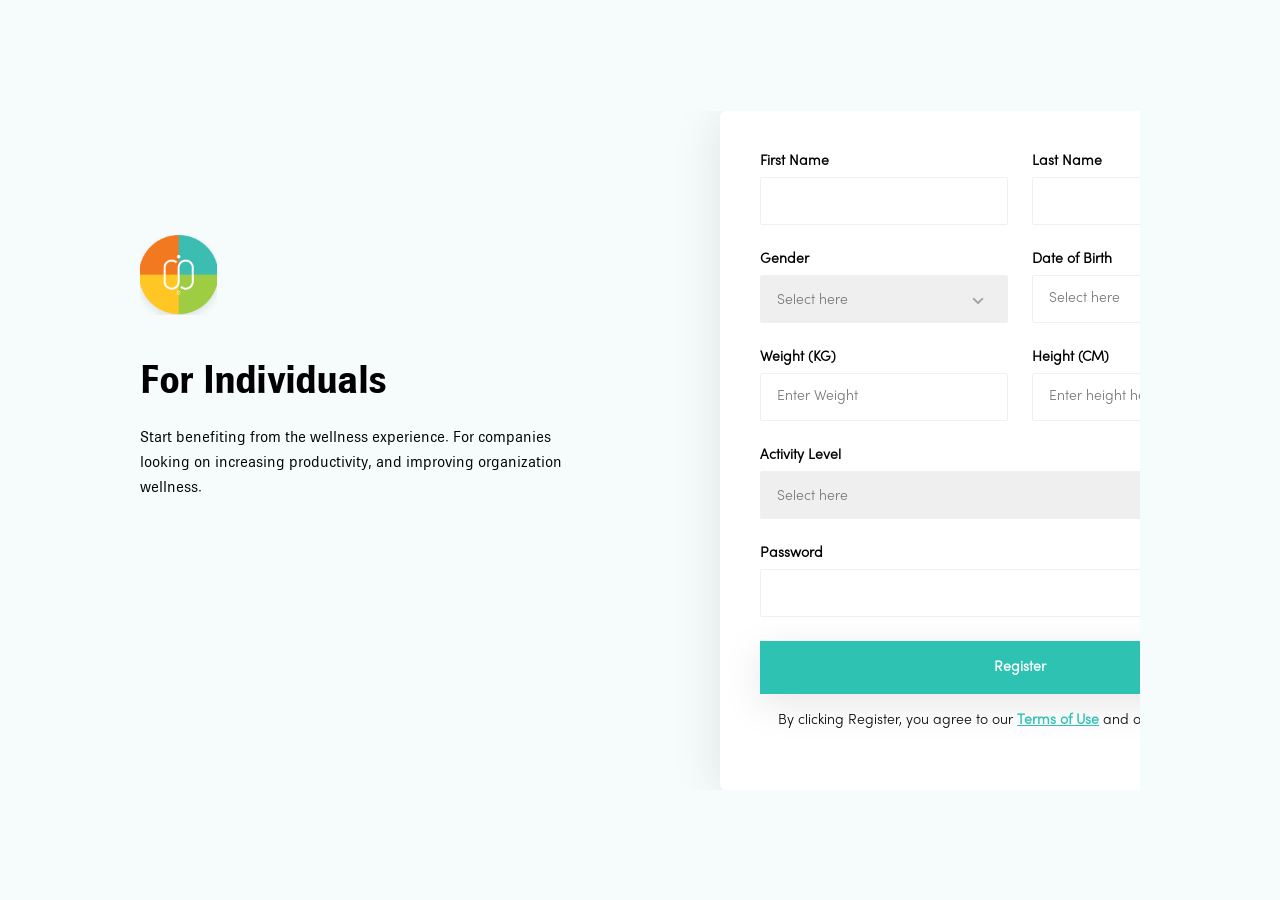
==== index.html @ 4cf2badb "Trial commit" ====
<!DOCTYPE html>
<html lang="en">
  <head>
    <meta charset="UTF-8" />
    <meta name="viewport" content="width=device-width, initial-scale=1.0" />
    <title>Sign Up</title>
    <link rel="stylesheet" href="signup.css" />
    <link rel="preconnect" href="https://fonts.googleapis.com" />
    <link rel="preconnect" href="https://fonts.gstatic.com" crossorigin />
    <link
      href="https://fonts.googleapis.com/css2?family=Poppins:wght@300;400;500&display=swap"
      rel="stylesheet"
    />
  </head>
  <body>
    <div class="main">
      <!-- Left side of the page -->
      <section class="left">
        <div class="left-wrapper">
          <img src="/public/assets/logo.png" alt="Logo" />
          <h1>For Individuals</h1>
          <p class="desktop_s">
            Start benefiting from the wellness experience. For companies looking
            on increasing productivity, and improving organization wellness.
          </p>
          <p class="mobile_s">
            Inspiring wholesome harmony for the mind, body and spirit, for
            everyone, everywhere.
          </p>
        </div>
      </section>

      <!-- Right side of the page -->
      <section class="right">
        <div class="card">
          <form>
            <div>
              <label for="firstName"><strong>First Name</strong></label>
              <input type="text" name="firstName" id="firstName" />
            </div>

            <div>
              <label for="lastName"><strong>Last Name</strong></label>
              <input type="text" name="lastName" id="lastName" />
            </div>

            <div>
              <label for="gender"><strong>Gender</strong></label>
              <div class="select_container_g">
                <select class="span_two" name="gender" id="gender">
                  <option value="select">Select here</option>
                  <option value="male">Male</option>
                  <option value="female">Female</option>
                </select>
                <div class="icon_container_g">
                  <img src="/public/assets/u_angle-down.png" alt="dropdown" />
                </div>
              </div>
            </div>

            <div>
              <label for="date"><strong>Date of Birth</strong></label>
              <div class="date_container" id="date">
                <input
                  type="text"
                  placeholder="Select here"
                  onfocus="(this.type='date')"
                />
                <div class="icon_container_d">
                  <img
                    src="/public/assets/u_a_calendar-alt.png"
                    alt="dropdown"
                  />
                </div>
              </div>
            </div>

            <div>
              <label for="weight"><strong>Weight (KG)</strong></label>
              <input type="text" placeholder="Enter Weight" id="weight" />
            </div>

            <div>
              <label for="height"><strong>Height (CM)</strong></label>
              <input type="text" placeholder="Enter height here" id="height" />
            </div>

            <div class="span_two">
              <label for="activity"><strong>Activity Level</strong></label>
              <div class="select_container_a">
                <select name="activity" id="activity" class="span_two">
                  <option value="select">Select here</option>
                  <option value="low">Low</option>
                  <option value="medium">Medium</option>
                  <option value="high">High</option>
                </select>
                <div class="icon_container_a">
                  <img src="/public/assets/u_angle-down.png" alt="dropdown" />
                </div>
              </div>
            </div>

            <div class="span_two">
              <label for="password"><strong>Password</strong></label>
              <div class="input_container_p">
                <input type="text" id="password" class="span_two" />
                <div class="icon_container_p">
                  <img src="/public/assets/show.png" alt="eye" />
                </div>
              </div>
            </div>

            <button type="submit" class="span_two">
              <strong>Register</strong>
            </button>
          </form>

          <p class="desktop_s">
            By clicking Register, you agree to our
            <strong
              style="color: hsla(174, 62%, 47%, 1); text-decoration: underline"
              >Terms of Use</strong
            >
            and our
            <strong
              style="color: hsla(174, 62%, 47%, 1); text-decoration: underline"
              >Privacy Policy</strong
            >
          </p>
        </div>
        <p class="mobile_s">
          By clicking Register, you agree to our
          <strong
            style="color: hsla(174, 62%, 47%, 1); text-decoration: underline"
            >Terms of Use</strong
          >
          and our
          <strong
            style="color: hsla(174, 62%, 47%, 1); text-decoration: underline"
            >Privacy Policy</strong
          >
        </p>
      </section>
    </div>
  </body>
</html>
---- signup.css ----
/* CSS RESET */

/*
  1. Use a more-intuitive box-sizing model.
*/
*,
*::before,
*::after {
  box-sizing: border-box;
  font-family: "Poppins", "Sofia Pro", "Brown L", "Brown M",
    "Brown B" sans-serif;
}
/*
    2. Remove default margin
  */
* {
  margin: 0;
  padding: 0;
}
/*
    Typographic tweaks!
    3. Add accessible line-height
    4. Improve text rendering
  */
body {
  line-height: 1.5;
  -webkit-font-smoothing: antialiased;
}
/*
    5. Improve media defaults
  */
img,
picture,
video,
canvas,
svg {
  display: block;
  max-width: 100%;
}
/*
    6. Remove built-in form typography styles
  */
input,
button,
textarea,
select {
  font: inherit;
}
/*
    7. Avoid text overflows
  */
p,
h1,
h2,
h3,
h4,
h5,
h6 {
  overflow-wrap: break-word;
}
/*
    8. Create a root stacking context
  */
#root,
#__next {
  isolation: isolate;
}

/* MAIN CSS */

@font-face {
  font-family: "Sofia Pro";
  src: url("./public/assets/sofiapro.otf");
}

@font-face {
  font-family: "Brown M";
  src: url("./public/assets/brown_medium_regular.ttf");
}

@font-face {
  font-family: "Brown B";
  src: url("./public/assets/brown_bold.ttf");
}

@font-face {
  font-family: "Brown L";
  src: url("./public/assets/brown_light_regular.ttf");
}

body {
  display: grid;
  justify-content: center;
  align-items: center;
  font-size: 14px;
  height: 100vh;
  background: rgba(46, 194, 179, 0.04);
}

.main {
  display: grid;
  grid-template-columns: 1fr 1fr;
  overflow: hidden;
  height: 679px;
  margin-inline: 140px;
  margin-block-start: 81px;
  margin-block-end: 80px;
}

.mobile_s {
  display: none;
}
/* LEFT STYLES */

.left-wrapper {
  display: flex;
  flex-direction: column;
  margin-block-start: 124px;
  margin-right: 120px;
}

.left > .left-wrapper > img {
  width: 77.333px;
  height: 80px;
  object-fit: cover;
  margin-block-end: -10px;
}

.left > .left-wrapper > h1 {
  margin-block-start: 50px;
  font-family: Brown B;
  font-size: 40px;
  font-style: normal;
  font-weight: 700;
  line-height: 50px; /* 125% */
  letter-spacing: -0.8px;
}

.left > .left-wrapper > p {
  margin-block-start: 20px;
  margin-block-end: 30px;
  min-width: 460px;
  height: 75px;
  font-family: Brown L;
  font-weight: lighter;
  font-size: 16px;
  font-style: normal;
  font-weight: 400;
  line-height: 25px;
  /* 156.25% */
}

/* RIGHT STYLES */

.card {
  background-color: white;
  min-width: 100%;
  height: 100%;
  padding-block-start: 40px;
  padding-block-end: 40px;
  padding-inline: 40px;
  box-shadow: 0px 4px 50px 0px rgba(4, 8, 19, 0.1);
  border-radius: 6px;
}

label {
  display: block;
  font-weight: 500;
  font-family: Sofia Pro;
}

form {
  display: grid;
  grid-template-columns: 1fr 1fr;
  gap: 24px;
}

input {
  padding-left: 16px;
  padding-right: 52px;
  padding-block: 14px;
  min-width: 238px;
  height: 48px;
  margin-block-start: 5px;
  font-family: Sofia Pro;
  border-radius: 2px;
  border: 1px solid hsla(0, 0%, 94%, 1);
}

input:focus {
  border-color: hsla(174, 62%, 47%, 1);
  outline: none;
  border-radius: 2px;
}

select {
  min-width: 238px;
  height: 48px;
  margin-block-start: 5px;
  font-family: Sofia Pro;
  border-radius: 2px;
  border: 1px solid hsla(0, 0%, 94%, 1);
}

.span_two {
  grid-column: span 2;
  width: 100%;
}

::placeholder {
  padding-block-start: 14px;
  padding-block-end: 14px;
  font-size: 14px;
  font-family: Sofia Pro;
  color: hsla(0, 0%, 45%, 1);
}

/* FOR PUTTING THE ICONS INLINE WITH THE INPUT */

/* GENDER */

.select_container_g > .span_two {
  appearance: none;
  padding-left: 16px;
  padding-block: 14px;
  color: hsla(0, 0%, 45%, 1);
}

.select_container_g {
  position: relative;
}

.icon_container_g {
  position: absolute;
  left: 206px;
  top: 19px;
  height: 100%;
}

/* ACTIVITY LEVEL */

.select_container_a > .span_two {
  appearance: none;
  padding-left: 16px;
  padding-block: 14px;
  color: hsla(0, 0%, 45%, 1);
}

.select_container_a {
  position: relative;
}

.icon_container_a {
  position: absolute;
  left: 468px;
  top: 19px;
  height: 100%;
}

/* PASSWORD */

.input_container_p {
  position: relative;
}

.icon_container_p {
  position: absolute;
  left: 468px;
  top: 19px;
  height: 100%;
}

/* DATE OF BIRTH */

.date_dob {
  appearance: none;
  padding-inline: 16px;
  color: hsla(0, 0%, 45%, 1);
}

.date_container {
  position: relative;
}

.icon_container_d {
  position: absolute;
  left: 206px;
  top: 17px;
  height: 100%;
}

button {
  padding-inline: 219px;
  padding-block-start: 16px;
  padding-block-end: 16px;
  margin-block-end: 16px;
  background-color: hsla(174, 62%, 47%, 1);
  border: none;
  box-shadow: 0px 10px 40px rgba(0, 0, 0, 0.1);
  color: white;
  font-family: Sofia Pro;
  cursor: pointer;
}

.right > .card > p {
  padding-left: 18px;
  padding-right: 19px;
  font-family: Sofia Pro;
}

.right {
  max-width: 100%;
}

/* MEDIA QUERIES */

@media (max-width: 600px) {
  .desktop_s {
    display: none;
  }

  .mobile_s {
    display: block;
  }

  body {
    margin: 0;
    display: flex;
    height: 100%;
    align-items: center;
    justify-content: center;
    /* margin: 0; */
  }

  .main {
    display: flex;
    flex-direction: column;
    height: 100%;
    margin-inline: 0px;
    margin-block-end: 0px;
    margin-block-start: 0px;
  }

  form {
    display: flex;
    flex-direction: column;
    min-width: 100%;
    padding-inline: 0px;
    padding-block-start: 0px;
    padding-block-end: 0px;
  }

  .right {
    margin-inline: 24px;
    max-width: 100%;
  }

  .card {
    display: flex;
    flex-direction: column;
    min-width: 100%;
    padding-block-start: 24px;
    padding-block-end: 30px;
    padding-inline: 16px;
    margin-block-end: 24px;
    margin-block-start: 0px;
    height: auto;
  }

  input {
    width: 100%;
    height: 48px;
  }

  select {
    width: 100%;
  }

  button {
    width: 100%;
    height: 48px;
    padding-inline: 16px;
    margin-block-end: 0px;
  }

  .right > p.mobile_s {
    margin-block-end: 64px;
    font-size: 14px;
    min-width: 100%;
    height: 50px;
    /* 156.25% */
  }

  .left-wrapper {
    display: flex;
    flex-direction: column;
    max-width: 100%;
    margin-block-end: 0px;
    margin-block-start: 74px;
    margin-inline: 24px;
  }

  .left > .left-wrapper > img {
    width: 38.667px;
    height: 40px;
    margin-block-end: 0px;
  }

  .left > .left-wrapper > h1 {
    min-width: 100%;
    margin-block-start: 40px;
    padding-block-end: 0px;
    font-family: Brown B;
    font-size: 30px;
    font-style: normal;
    font-weight: 700;
    line-height: 50px; /* 125% */
    letter-spacing: -0.8px;
  }

  .left > .left-wrapper > p.mobile_s {
    font-size: 16px;
    min-width: 100%;
    display: block;
    margin-block-end: 40px;
    margin-block-start: 12px;
    line-height: 25px;
    /* 156.25% */
  }

  /* FOR PUTTING THE ICONS INLINE WITH THE INPUT */

  /* GENDER */

  .select_container_g > .span_two {
    appearance: none;
    padding-left: 16px;
    padding-block: 14px;
  }

  .select_container_g {
    position: relative;
  }

  .icon_container_g {
    position: absolute;
    left: 263px;
    top: 19px;
    height: 100%;
  }

  /* ACTIVITY LEVEL */

  .select_container_a > .span_two {
    appearance: none;
    padding-left: 16px;
    padding-block: 14px;
  }

  .select_container_a {
    position: relative;
  }

  .icon_container_a {
    position: absolute;
    left: 263px;
    top: 19px;
    height: 100%;
  }

  /* PASSWORD */

  .input_container_p {
    position: relative;
  }

  .icon_container_p {
    position: absolute;
    left: 263px;
    top: 19px;
    height: 100%;
  }

  /* DATE OF BIRTH */

  .date_dob {
    appearance: none;
    padding-inline: 16px;
  }

  .date_container {
    position: relative;
  }

  .icon_container_d {
    position: absolute;
    left: 263px;
    top: 17px;
    height: 100%;
  }
}
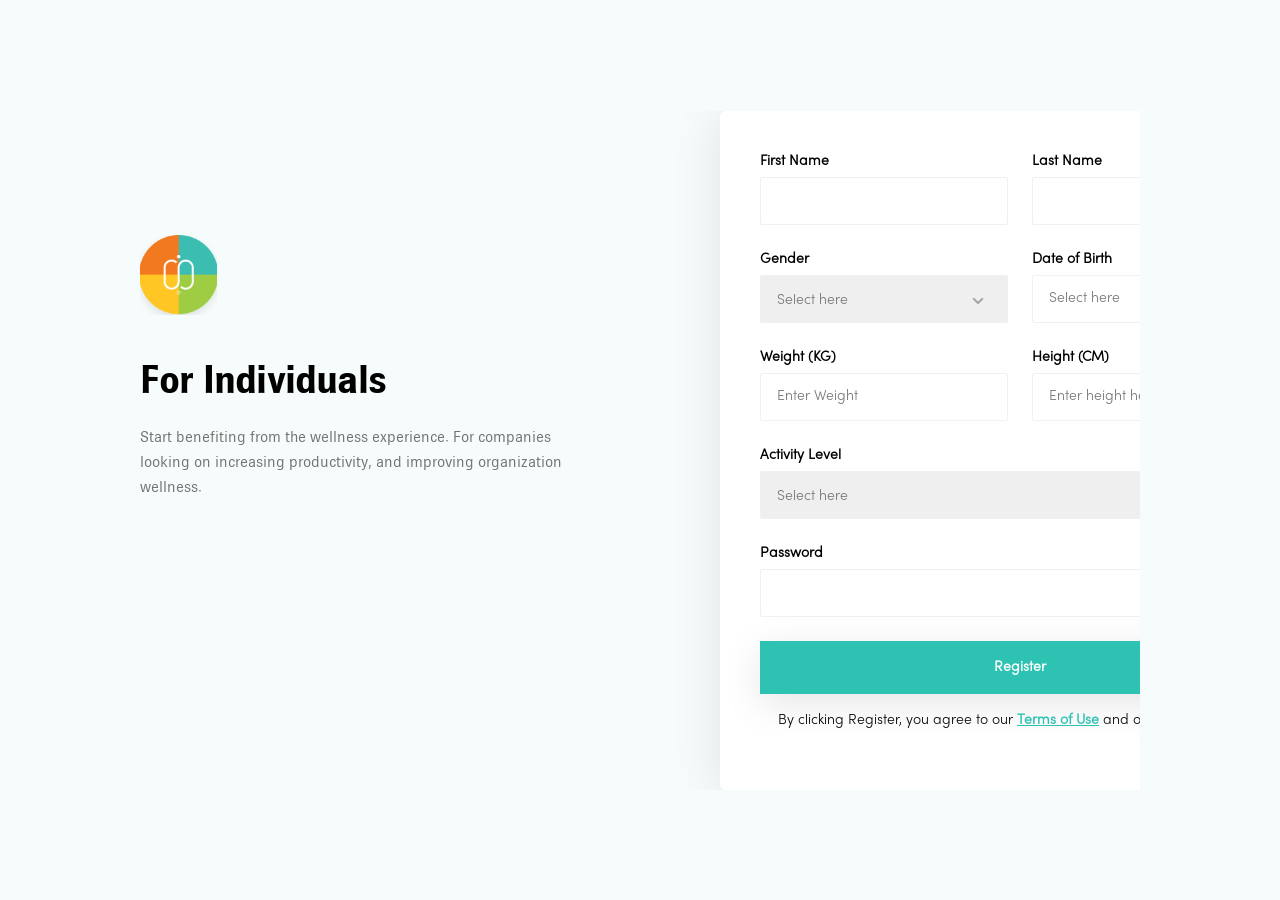
==== commit 8a0a4f2c: "Paths adjusted" ====
--- a/index.html
+++ b/index.html
@@ -4,7 +4,7 @@
     <meta charset="UTF-8" />
     <meta name="viewport" content="width=device-width, initial-scale=1.0" />
     <title>Sign Up</title>
-    <link rel="stylesheet" href="signup.css" />
+    <link rel="stylesheet" href="index.css" />
     <link rel="preconnect" href="https://fonts.googleapis.com" />
     <link rel="preconnect" href="https://fonts.gstatic.com" crossorigin />
     <link
@@ -17,7 +17,7 @@
       <!-- Left side of the page -->
       <section class="left">
         <div class="left-wrapper">
-          <img src="/public/assets/logo.png" alt="Logo" />
+          <img src="/logo.png" alt="Logo" />
           <h1>For Individuals</h1>
           <p class="desktop_s">
             Start benefiting from the wellness experience. For companies looking
@@ -53,7 +53,7 @@
                   <option value="female">Female</option>
                 </select>
                 <div class="icon_container_g">
-                  <img src="/public/assets/u_angle-down.png" alt="dropdown" />
+                  <img src="/u_angle-down.png" alt="dropdown" />
                 </div>
               </div>
             </div>
@@ -68,7 +68,7 @@
                 />
                 <div class="icon_container_d">
                   <img
-                    src="/public/assets/u_a_calendar-alt.png"
+                    src="/u_a_calendar-alt.png"
                     alt="dropdown"
                   />
                 </div>
@@ -95,7 +95,7 @@
                   <option value="high">High</option>
                 </select>
                 <div class="icon_container_a">
-                  <img src="/public/assets/u_angle-down.png" alt="dropdown" />
+                  <img src="/u_angle-down.png" alt="dropdown" />
                 </div>
               </div>
             </div>
@@ -105,7 +105,7 @@
               <div class="input_container_p">
                 <input type="text" id="password" class="span_two" />
                 <div class="icon_container_p">
-                  <img src="/public/assets/show.png" alt="eye" />
+                  <img src="/show.png" alt="eye" />
                 </div>
               </div>
             </div>
--- a/index.css
+++ b/index.css
@@ -0,0 +1,503 @@
+/* CSS RESET */
+
+/*
+  1. Use a more-intuitive box-sizing model.
+*/
+*,
+*::before,
+*::after {
+  box-sizing: border-box;
+  font-family: "Poppins", "Sofia Pro", "Brown L", "Brown M",
+    "Brown B" sans-serif;
+}
+/*
+    2. Remove default margin
+  */
+* {
+  margin: 0;
+  padding: 0;
+}
+/*
+    Typographic tweaks!
+    3. Add accessible line-height
+    4. Improve text rendering
+  */
+body {
+  line-height: 1.5;
+  -webkit-font-smoothing: antialiased;
+}
+/*
+    5. Improve media defaults
+  */
+img,
+picture,
+video,
+canvas,
+svg {
+  display: block;
+  max-width: 100%;
+}
+/*
+    6. Remove built-in form typography styles
+  */
+input,
+button,
+textarea,
+select {
+  font: inherit;
+}
+/*
+    7. Avoid text overflows
+  */
+p,
+h1,
+h2,
+h3,
+h4,
+h5,
+h6 {
+  overflow-wrap: break-word;
+}
+/*
+    8. Create a root stacking context
+  */
+#root,
+#__next {
+  isolation: isolate;
+}
+
+/* MAIN CSS */
+
+@font-face {
+  font-family: "Sofia Pro";
+  src: url("./sofiapro.otf");
+}
+
+@font-face {
+  font-family: "Brown M";
+  src: url("./brown_medium_regular.ttf");
+}
+
+@font-face {
+  font-family: "Brown B";
+  src: url("./brown_bold.ttf");
+}
+
+@font-face {
+  font-family: "Brown L";
+  src: url("./brown_light_regular.ttf");
+}
+
+body {
+  display: grid;
+  justify-content: center;
+  align-items: center;
+  font-size: 14px;
+  height: 100vh;
+  background: rgba(46, 194, 179, 0.04);
+}
+
+.main {
+  display: grid;
+  grid-template-columns: 1fr 1fr;
+  overflow: hidden;
+  height: 679px;
+  margin-inline: 140px;
+  margin-block-start: 81px;
+  margin-block-end: 80px;
+}
+
+.mobile_s {
+  display: none;
+}
+/* LEFT STYLES */
+
+.left-wrapper {
+  display: flex;
+  flex-direction: column;
+  margin-block-start: 124px;
+  margin-right: 120px;
+}
+
+.left > .left-wrapper > img {
+  width: 77.333px;
+  height: 80px;
+  object-fit: cover;
+  margin-block-end: -10px;
+}
+
+.left > .left-wrapper > h1 {
+  margin-block-start: 50px;
+  font-family: Brown B;
+  font-size: 40px;
+  font-style: normal;
+  font-weight: 700;
+  line-height: 50px; /* 125% */
+  letter-spacing: -0.8px;
+}
+
+.left > .left-wrapper > p {
+  color: hsla(0, 0%, 45%, 1);
+  margin-block-start: 20px;
+  margin-block-end: 30px;
+  min-width: 460px;
+  height: 75px;
+  font-family: Brown L;
+  font-weight: lighter;
+  font-size: 16px;
+  font-style: normal;
+  font-weight: 400;
+  line-height: 25px;
+  /* 156.25% */
+}
+
+/* RIGHT STYLES */
+
+.card {
+  background-color: white;
+  min-width: 100%;
+  height: 100%;
+  padding-block-start: 40px;
+  padding-block-end: 40px;
+  padding-inline: 40px;
+  box-shadow: 0px 4px 50px 0px rgba(4, 8, 19, 0.1);
+  border-radius: 6px;
+}
+
+label {
+  display: block;
+  font-weight: 500;
+  font-family: Sofia Pro;
+}
+
+form {
+  display: grid;
+  grid-template-columns: 1fr 1fr;
+  gap: 24px;
+}
+
+input {
+  padding-left: 16px;
+  padding-right: 52px;
+  padding-block: 14px;
+  min-width: 238px;
+  height: 48px;
+  margin-block-start: 5px;
+  font-family: Sofia Pro;
+  border-radius: 2px;
+  border: 1px solid hsla(0, 0%, 94%, 1);
+}
+
+input:focus {
+  border-color: hsla(174, 62%, 47%, 1);
+  outline: none;
+  border-radius: 2px;
+}
+
+select {
+  min-width: 238px;
+  height: 48px;
+  margin-block-start: 5px;
+  font-family: Sofia Pro;
+  border-radius: 2px;
+  border: 1px solid hsla(0, 0%, 94%, 1);
+}
+
+.span_two {
+  grid-column: span 2;
+  width: 100%;
+}
+
+::placeholder {
+  padding-block-start: 14px;
+  padding-block-end: 14px;
+  font-size: 14px;
+  font-family: Sofia Pro;
+  color: hsla(0, 0%, 45%, 1);
+}
+
+/* FOR PUTTING THE ICONS INLINE WITH THE INPUT */
+
+/* GENDER */
+
+.select_container_g > .span_two {
+  appearance: none;
+  padding-left: 16px;
+  padding-block: 14px;
+  color: hsla(0, 0%, 45%, 1);
+}
+
+.select_container_g {
+  position: relative;
+}
+
+.icon_container_g {
+  position: absolute;
+  left: 206px;
+  top: 19px;
+  height: 100%;
+}
+
+/* ACTIVITY LEVEL */
+
+.select_container_a > .span_two {
+  appearance: none;
+  padding-left: 16px;
+  padding-block: 14px;
+  color: hsla(0, 0%, 45%, 1);
+}
+
+.select_container_a {
+  position: relative;
+}
+
+.icon_container_a {
+  position: absolute;
+  left: 468px;
+  top: 19px;
+  height: 100%;
+}
+
+/* PASSWORD */
+
+.input_container_p {
+  position: relative;
+}
+
+.icon_container_p {
+  position: absolute;
+  left: 468px;
+  top: 19px;
+  height: 100%;
+}
+
+/* DATE OF BIRTH */
+
+.date_dob {
+  appearance: none;
+  padding-inline: 16px;
+  color: hsla(0, 0%, 45%, 1);
+}
+
+.date_container {
+  position: relative;
+}
+
+.icon_container_d {
+  position: absolute;
+  left: 206px;
+  top: 17px;
+  height: 100%;
+}
+
+button {
+  padding-inline: 219px;
+  padding-block-start: 16px;
+  padding-block-end: 16px;
+  margin-block-end: 16px;
+  background-color: hsla(174, 62%, 47%, 1);
+  border: none;
+  box-shadow: 0px 10px 40px rgba(0, 0, 0, 0.1);
+  color: white;
+  font-family: Sofia Pro;
+  cursor: pointer;
+}
+
+.right > .card > p {
+  padding-left: 18px;
+  padding-right: 19px;
+  font-family: Sofia Pro;
+}
+
+.right {
+  max-width: 100%;
+}
+
+/* MEDIA QUERIES */
+
+@media (max-width: 600px) {
+  .desktop_s {
+    display: none;
+  }
+
+  .mobile_s {
+    display: block;
+  }
+
+  body {
+    margin: 0;
+    display: flex;
+    height: 100%;
+    align-items: center;
+    justify-content: center;
+    /* margin: 0; */
+  }
+
+  .main {
+    display: flex;
+    flex-direction: column;
+    height: 100%;
+    margin-inline: 0px;
+    margin-block-end: 0px;
+    margin-block-start: 0px;
+  }
+
+  form {
+    display: flex;
+    flex-direction: column;
+    min-width: 100%;
+    padding-inline: 0px;
+    padding-block-start: 0px;
+    padding-block-end: 0px;
+  }
+
+  .right {
+    margin-inline: 24px;
+    max-width: 100%;
+  }
+
+  .card {
+    display: flex;
+    flex-direction: column;
+    min-width: 100%;
+    padding-block-start: 24px;
+    padding-block-end: 30px;
+    padding-inline: 16px;
+    margin-block-end: 24px;
+    margin-block-start: 0px;
+    height: auto;
+  }
+
+  input {
+    width: 100%;
+    height: 48px;
+  }
+
+  select {
+    width: 100%;
+  }
+
+  button {
+    width: 100%;
+    height: 48px;
+    padding-inline: 16px;
+    margin-block-end: 0px;
+  }
+
+  .right > p.mobile_s {
+    margin-block-end: 64px;
+    font-size: 14px;
+    min-width: 100%;
+    height: 50px;
+    /* 156.25% */
+  }
+
+  .left-wrapper {
+    display: flex;
+    flex-direction: column;
+    max-width: 100%;
+    margin-block-end: 0px;
+    margin-block-start: 74px;
+    margin-inline: 24px;
+  }
+
+  .left > .left-wrapper > img {
+    width: 38.667px;
+    height: 40px;
+    margin-block-end: 0px;
+  }
+
+  .left > .left-wrapper > h1 {
+    min-width: 100%;
+    margin-block-start: 40px;
+    padding-block-end: 0px;
+    font-family: Brown B;
+    font-size: 30px;
+    font-style: normal;
+    font-weight: 700;
+    line-height: 50px; /* 125% */
+    letter-spacing: -0.8px;
+  }
+
+  .left > .left-wrapper > p.mobile_s {
+    color: hsla(0, 0%, 45%, 1);
+    font-size: 16px;
+    min-width: 100%;
+    display: block;
+    margin-block-end: 40px;
+    margin-block-start: 12px;
+    line-height: 25px;
+    /* 156.25% */
+  }
+
+  /* FOR PUTTING THE ICONS INLINE WITH THE INPUT */
+
+  /* GENDER */
+
+  .select_container_g > .span_two {
+    appearance: none;
+    padding-left: 16px;
+    padding-block: 14px;
+  }
+
+  .select_container_g {
+    position: relative;
+  }
+
+  .icon_container_g {
+    position: absolute;
+    left: 263px;
+    top: 19px;
+    height: 100%;
+  }
+
+  /* ACTIVITY LEVEL */
+
+  .select_container_a > .span_two {
+    appearance: none;
+    padding-left: 16px;
+    padding-block: 14px;
+  }
+
+  .select_container_a {
+    position: relative;
+  }
+
+  .icon_container_a {
+    position: absolute;
+    left: 263px;
+    top: 19px;
+    height: 100%;
+  }
+
+  /* PASSWORD */
+
+  .input_container_p {
+    position: relative;
+  }
+
+  .icon_container_p {
+    position: absolute;
+    left: 263px;
+    top: 19px;
+    height: 100%;
+  }
+
+  /* DATE OF BIRTH */
+
+  .date_dob {
+    appearance: none;
+    padding-inline: 16px;
+  }
+
+  .date_container {
+    position: relative;
+  }
+
+  .icon_container_d {
+    position: absolute;
+    left: 263px;
+    top: 17px;
+    height: 100%;
+  }
+}
